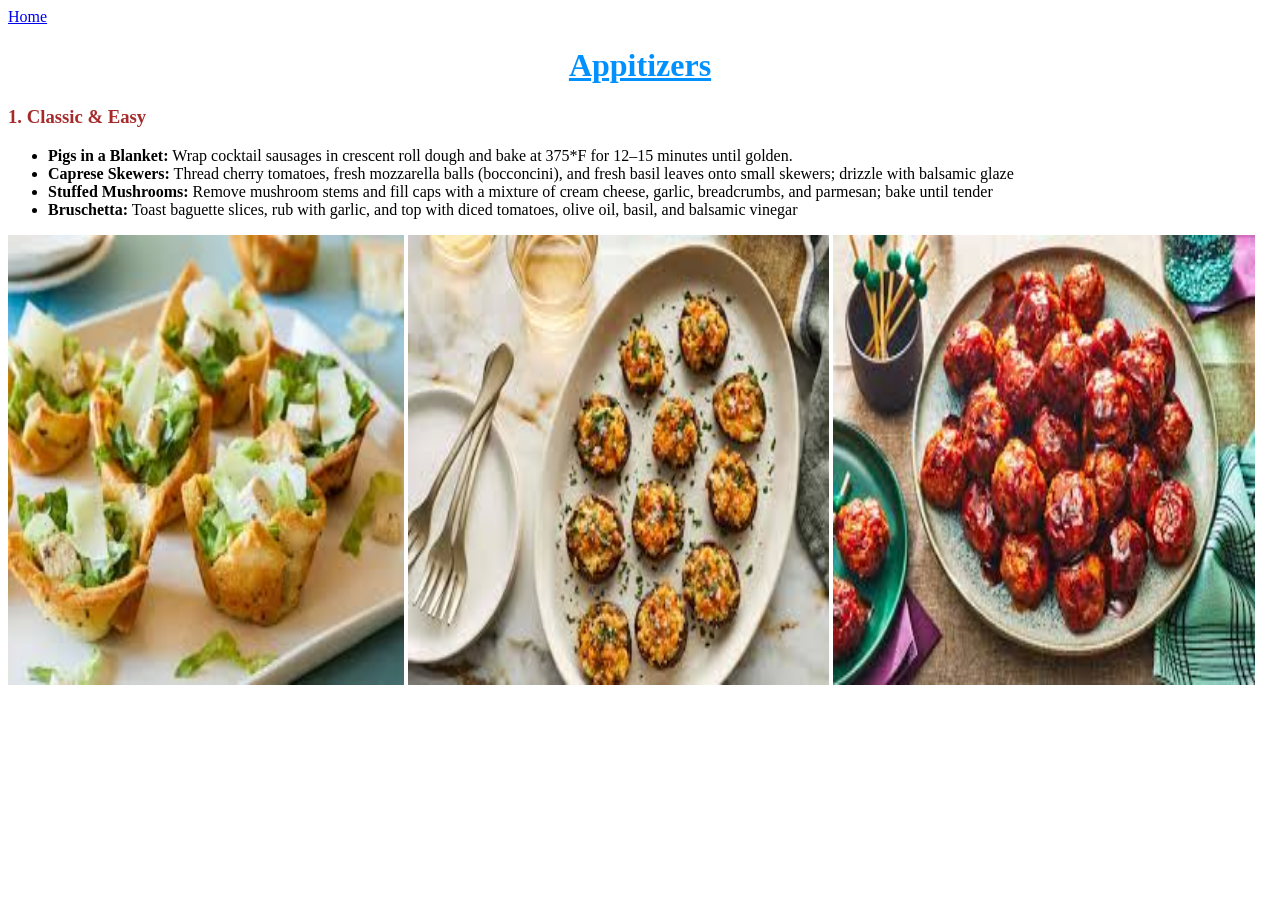
==== appitizers.html @ 48745eb8 "new files" ====
<!DOCTYPE html>
<html lang="en">
<head>
    <meta charset="UTF-8">
    <meta name="viewport" content="width=device-width, initial-scale=1.0">
    <title>Document</title>
</head>
<body>
    
    <a href="./index.html">Home</a><center>
        
    <h1 style="color: rgb(0, 145, 255) ;"><u>Appitizers</u></h1>
    </center>
    <h3 style="color: brown;">1. Classic & Easy</h3>
    <ul>
        <li><b>
Pigs in a Blanket:</b> Wrap cocktail sausages in crescent roll dough and bake at  375*F for 12–15 minutes until golden.</li>
<li><b>Caprese Skewers:</b> Thread cherry tomatoes, fresh mozzarella balls (bocconcini), and fresh basil leaves onto small
     skewers; drizzle with balsamic glaze</li> 
<li><b>Stuffed Mushrooms:</b> Remove mushroom stems and fill caps with a mixture of cream cheese, garlic, breadcrumbs, and 
    parmesan; bake until tender</li> 
<li><b>Bruschetta:</b> Toast baguette slices, rub with garlic, and top with diced tomatoes, olive oil,
     basil, and balsamic vinegar</li> 
</ul>
     <img src="[data-uri]" width="31.333%" alt="" height="450">
 
 <img src="[data-uri]" height="450" width="33.333%" alt="">
 <img src="[data-uri]"width="33.333% alt=" height="450" alt="">

</body>
</html>
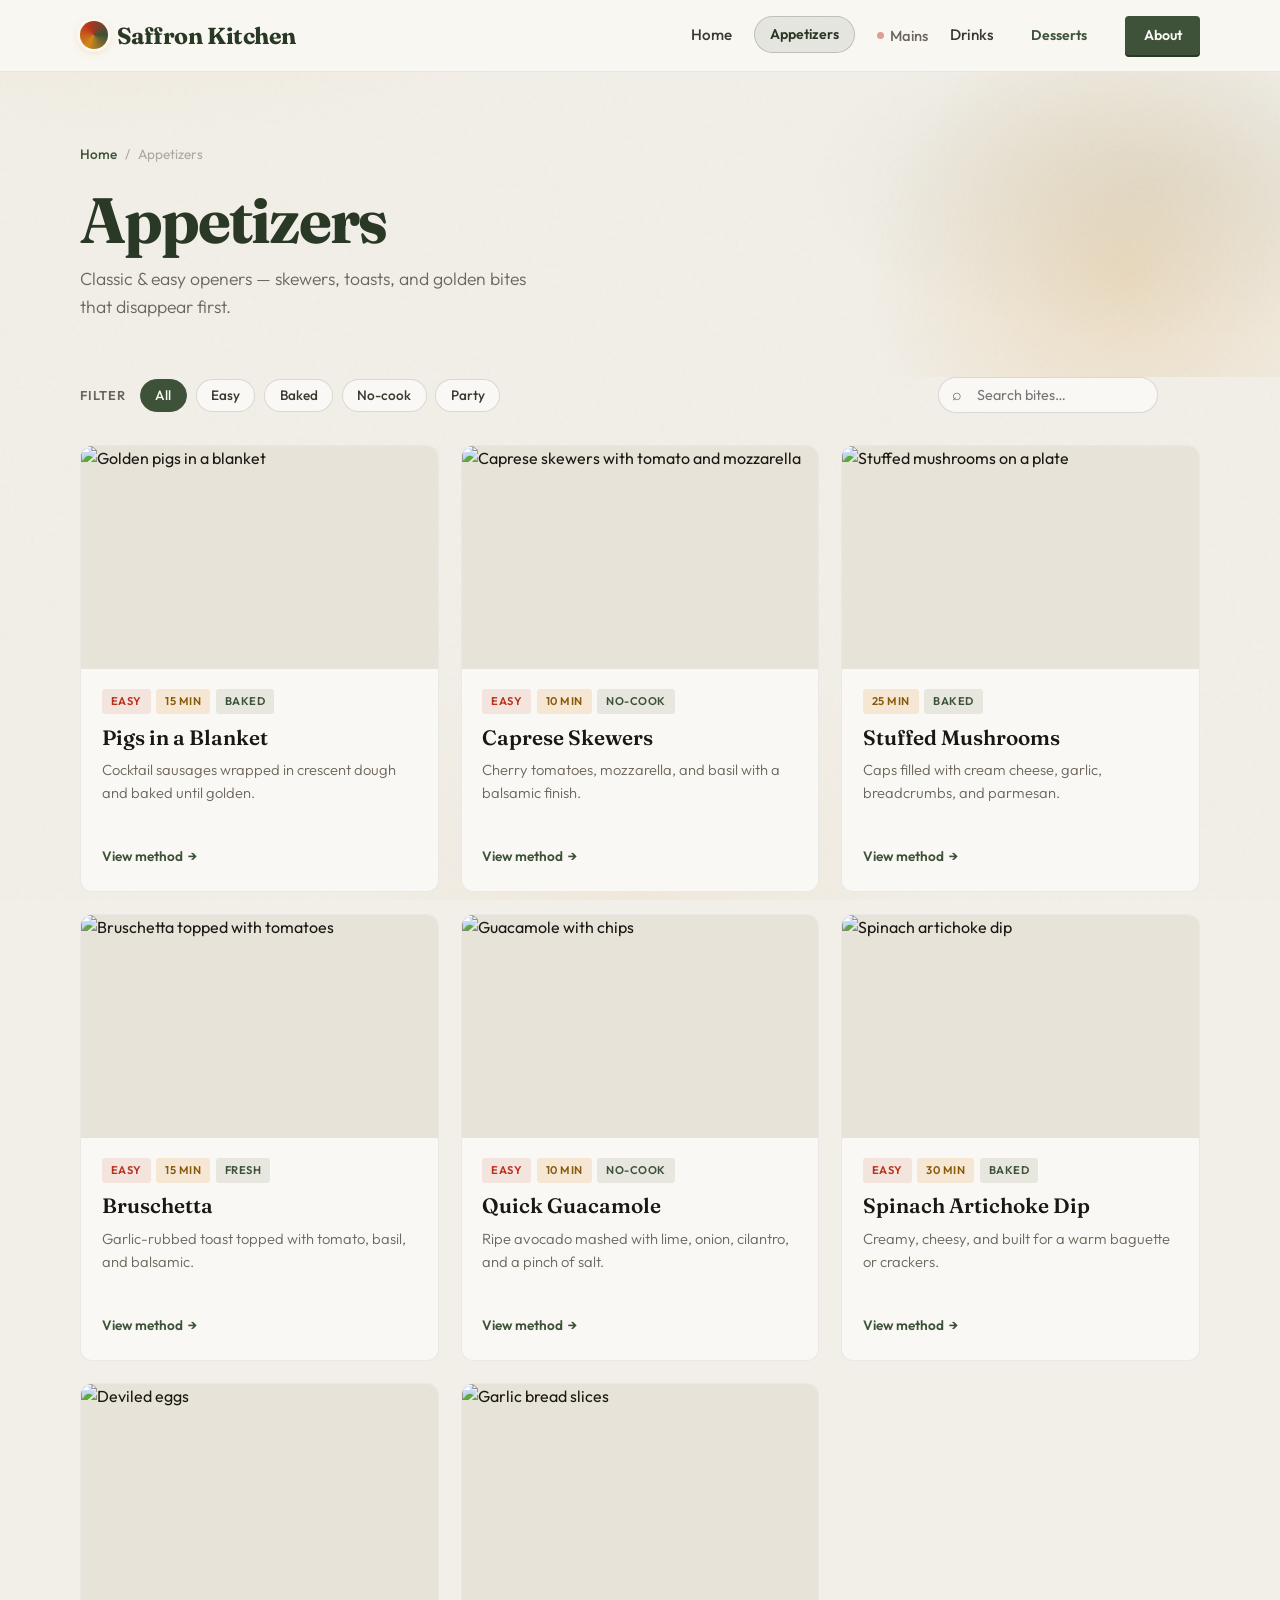
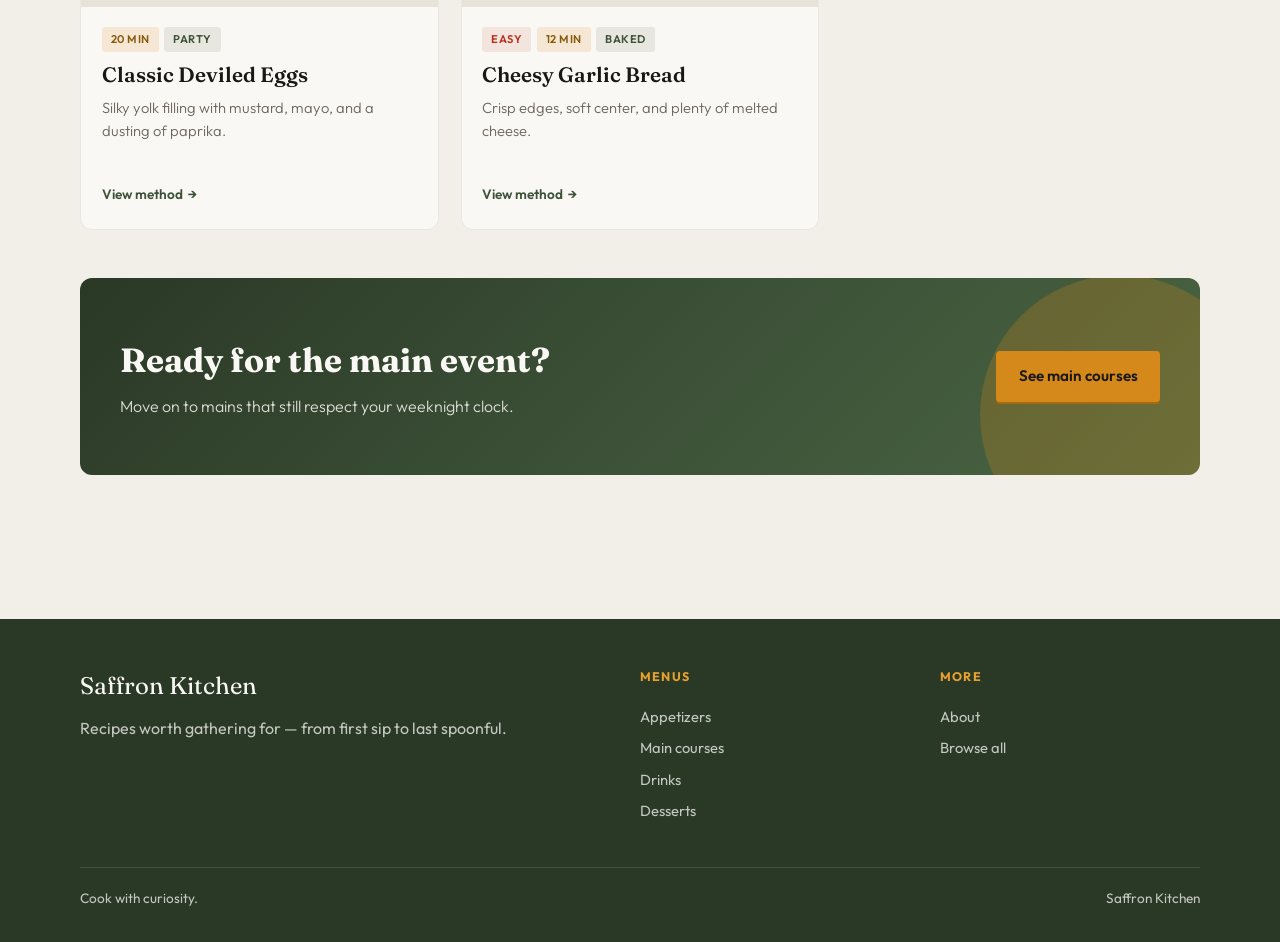
==== commit 09ed5edd: "Publish Saffron Kitchen recipe site pages and assets. Co-authored-by: Cursor <cursoragent@cursor.com" ====
--- a/appitizers.html
+++ b/appitizers.html
@@ -1,31 +1,13 @@
 <!DOCTYPE html>
 <html lang="en">
 <head>
-    <meta charset="UTF-8">
-    <meta name="viewport" content="width=device-width, initial-scale=1.0">
-    <title>Document</title>
+  <meta charset="UTF-8">
+  <meta http-equiv="refresh" content="0; url=appetizers.html">
+  <link rel="canonical" href="appetizers.html">
+  <title>Redirecting to Appetizers…</title>
+  <script>location.replace('appetizers.html');</script>
 </head>
 <body>
-    
-    <a href="./index.html">Home</a><center>
-        
-    <h1 style="color: rgb(0, 145, 255) ;"><u>Appitizers</u></h1>
-    </center>
-    <h3 style="color: brown;">1. Classic & Easy</h3>
-    <ul>
-        <li><b>
-Pigs in a Blanket:</b> Wrap cocktail sausages in crescent roll dough and bake at  375*F for 12–15 minutes until golden.</li>
-<li><b>Caprese Skewers:</b> Thread cherry tomatoes, fresh mozzarella balls (bocconcini), and fresh basil leaves onto small
-     skewers; drizzle with balsamic glaze</li> 
-<li><b>Stuffed Mushrooms:</b> Remove mushroom stems and fill caps with a mixture of cream cheese, garlic, breadcrumbs, and 
-    parmesan; bake until tender</li> 
-<li><b>Bruschetta:</b> Toast baguette slices, rub with garlic, and top with diced tomatoes, olive oil,
-     basil, and balsamic vinegar</li> 
-</ul>
-     <img src="[data-uri]" width="31.333%" alt="" height="450">
- 
- <img src="[data-uri]" height="450" width="33.333%" alt="">
- <img src="[data-uri]"width="33.333% alt=" height="450" alt="">
-
+  <p>Moved to <a href="appetizers.html">Appetizers</a>.</p>
 </body>
-</html>+</html>
